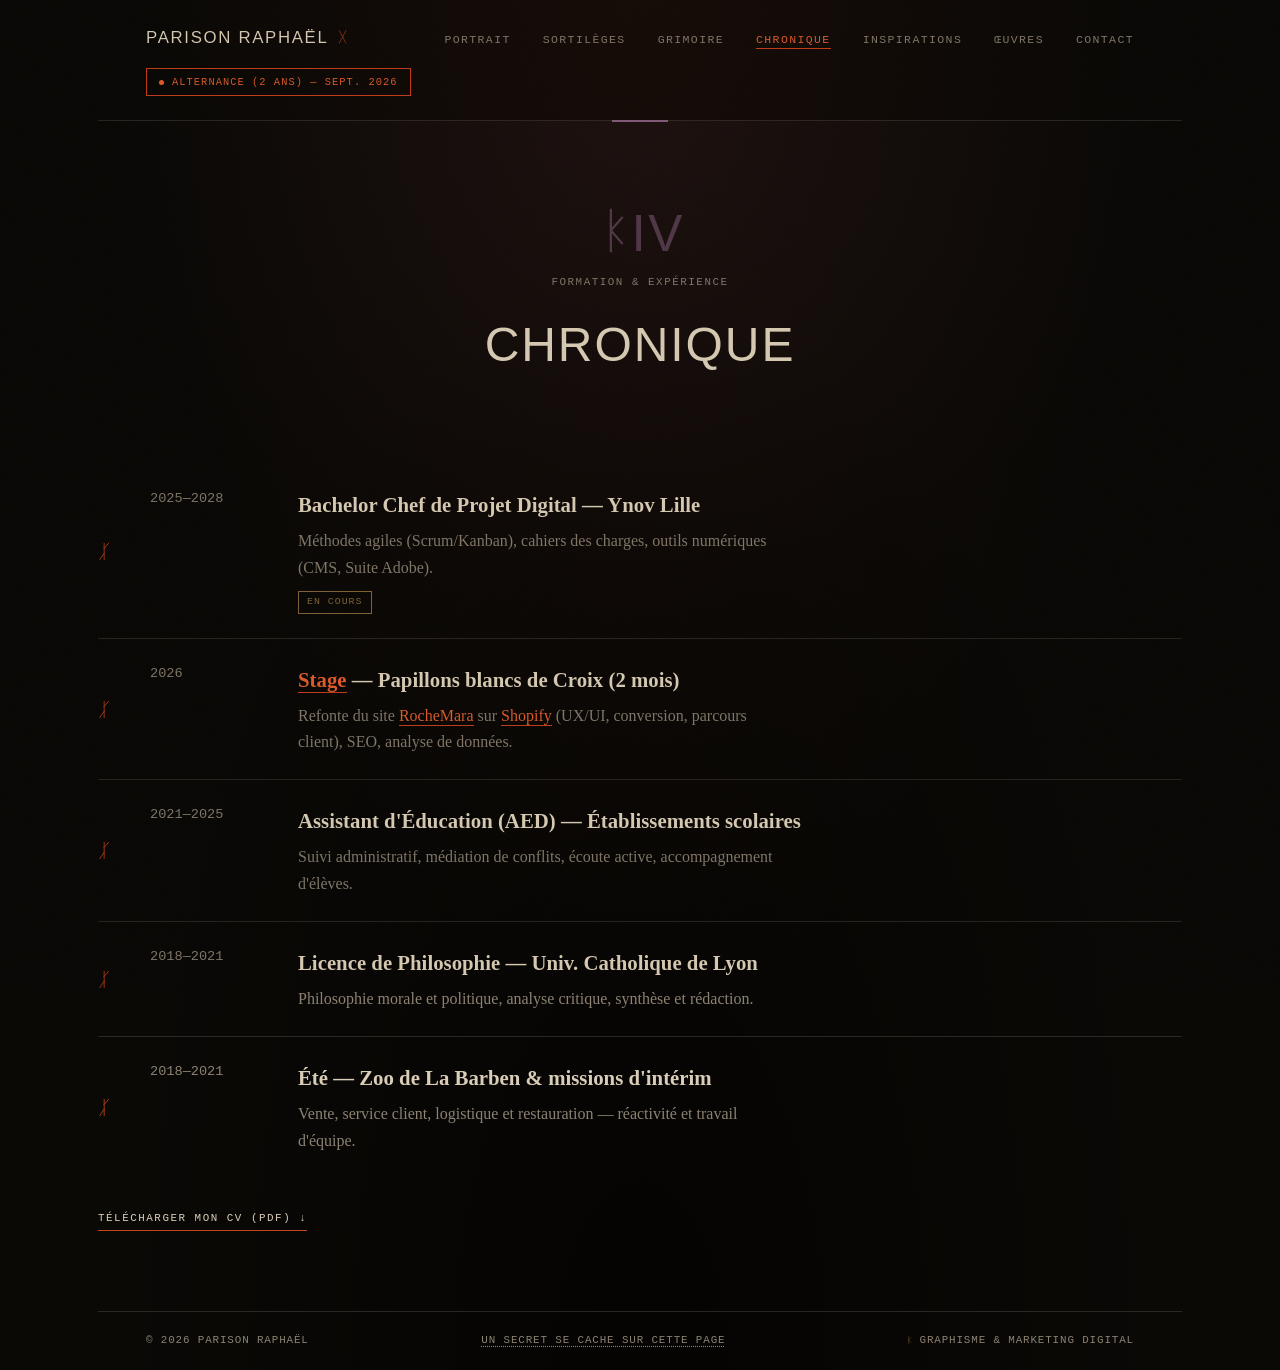
==== chronique.html @ d4fc41d6 "Portfolio dark-fantasy - site multi-pages" ====
<!DOCTYPE html>
<html lang="fr">
<head>
<meta charset="UTF-8">
<meta name="viewport" content="width=device-width, initial-scale=1.0">
<title>Chronique — Parison Raphaël</title>
<link rel="stylesheet" href="style.css">
</head>
<body>

<svg width="0" height="0" style="position:absolute" aria-hidden="true">
  <filter id="grainFilter">
    <feTurbulence type="fractalNoise" baseFrequency="0.85" numOctaves="2" stitchTiles="stitch" result="noise"/>
    <feColorMatrix in="noise" type="matrix" values="0 0 0 0 0  0 0 0 0 0  0 0 0 0 0  0 0 0 0.5 0"/>
  </filter>
  <defs>
    <path id="rune-a" d="M0,-13 L0,13 M0,-5 L7,-13 M0,3 L-7,13"/>
    <path id="rune-b" d="M-7,-13 L7,13 M7,-13 L-7,13"/>
    <path id="rune-c" d="M0,-13 L0,13 M0,0 L7,-8 M0,0 L7,8"/>
  </defs>
</svg>
<div class="grain"></div>

<div class="page">
  <header class="nav">
    <a href="index.html" class="nav__mark">Parison Raphaël<svg class="rune-mark nav__rune" viewBox="-10 -18 20 36"><use href="#rune-b"/></svg></a>
    <ul class="nav__links">
      <li><a href="portrait.html">Portrait</a></li>
      <li><a href="sortileges.html">Sortilèges</a></li>
      <li><a href="grimoire.html">Grimoire</a></li>
      <li><a href="chronique.html" class="is-active">Chronique</a></li>
      <li><a href="inspirations.html">Inspirations</a></li>
      <li><a href="favorites.html">Œuvres</a></li>
      <li><a href="contact.html">Contact</a></li>
    </ul>
    <span class="tag"><span class="tag__dot"></span>Alternance (2 ans) — sept. 2026</span>
  </header>

  <section class="chronique accent-violet" id="chronique">
    <div class="section-head reveal" style="padding-top:0;">
      <span class="section-num"><svg class="rune-mark" viewBox="-10 -18 20 36"><use href="#rune-c"/></svg>IV</span>
      <span class="mono">Formation &amp; expérience</span>
      <h2 class="display">Chronique</h2>
    </div>
    <ul class="chronique-list">
      <li class="chronique-item reveal">
        <span class="chronique__dagger"><svg class="rune-mark" viewBox="-10 -18 20 36"><use href="#rune-a"/></svg></span>
        <span class="chronique__dates">2025—2028</span>
        <div>
          <h3 class="chronique__title">Bachelor Chef de Projet Digital — Ynov Lille</h3>
          <p class="chronique__desc">Méthodes agiles (Scrum/Kanban), cahiers des charges, outils numériques (CMS, Suite Adobe).</p>
          <span class="chronique__tag">En cours</span>
        </div>
      </li>
      <li class="chronique-item reveal">
        <span class="chronique__dagger"><svg class="rune-mark" viewBox="-10 -18 20 36"><use href="#rune-a"/></svg></span>
        <span class="chronique__dates">2026</span>
        <div>
          <h3 class="chronique__title"><span class="hl">Stage</span> — Papillons blancs de Croix (2 mois)</h3>
          <p class="chronique__desc">Refonte du site <span class="hl">RocheMara</span> sur <span class="hl">Shopify</span> (UX/UI, conversion, parcours client), SEO, analyse de données.</p>
        </div>
      </li>
      <li class="chronique-item reveal">
        <span class="chronique__dagger"><svg class="rune-mark" viewBox="-10 -18 20 36"><use href="#rune-a"/></svg></span>
        <span class="chronique__dates">2021—2025</span>
        <div>
          <h3 class="chronique__title">Assistant d'Éducation (AED) — Établissements scolaires</h3>
          <p class="chronique__desc">Suivi administratif, médiation de conflits, écoute active, accompagnement d'élèves.</p>
        </div>
      </li>
      <li class="chronique-item reveal">
        <span class="chronique__dagger"><svg class="rune-mark" viewBox="-10 -18 20 36"><use href="#rune-a"/></svg></span>
        <span class="chronique__dates">2018—2021</span>
        <div>
          <h3 class="chronique__title">Licence de Philosophie — Univ. Catholique de Lyon</h3>
          <p class="chronique__desc">Philosophie morale et politique, analyse critique, synthèse et rédaction.</p>
        </div>
      </li>
      <li class="chronique-item reveal">
        <span class="chronique__dagger"><svg class="rune-mark" viewBox="-10 -18 20 36"><use href="#rune-a"/></svg></span>
        <span class="chronique__dates">2018—2021</span>
        <div>
          <h3 class="chronique__title">Été — Zoo de La Barben &amp; missions d'intérim</h3>
          <p class="chronique__desc">Vente, service client, logistique et restauration — réactivité et travail d'équipe.</p>
        </div>
      </li>
    </ul>
    <a class="cv-link mono reveal" href="cv.pdf" target="_blank" rel="noopener">Télécharger mon CV (PDF) ↓</a>
  </section>

  <footer>
    <span>© 2026 Parison Raphaël</span>
    <span class="footer__hint" title="Indice : ça glisse, ça n'a pas de pattes.">Un secret se cache sur cette page</span>
    <span><svg class="rune-mark footer__rune" viewBox="-10 -18 20 36" aria-hidden="true"><use href="#rune-c"/></svg>Graphisme &amp; marketing digital</span>
  </footer>
</div>

<div class="snake-overlay" id="snakeOverlay" hidden>
  <div class="snake-modal">
    <div class="snake-modal__head">
      <span class="mono">Rituel — Le Serpent</span>
      <button class="snake-close" id="snakeClose" aria-label="Fermer">✕</button>
    </div>
    <canvas id="snakeCanvas" width="300" height="300"></canvas>
    <p class="mono" id="snakeScore">Score : 0</p>
    <p class="mono snake-hint">Flèches pour jouer · Échap pour fermer · Entrée pour rejouer</p>
  </div>
</div>

<script src="script.js"></script>
</body>
</html>
---- style.css ----
:root {
    --void: #0B0906;
    --panel: #17130E;
    --panel-2: #1E1810;
    --bone: #D9CDB8;
    --bone-dim: #8C8272;
    --ember: #C4441E;
    --ember-bright: #E0632F;
    --verdigris: #5C6B62;
    --gold: #8A6D3B;
    --violet: #6B4A63;
    --violet-bright: #8C6485;
    --line: rgba(217, 205, 184, 0.16);
    --ember-wash: rgba(196, 68, 30, 0.08);
    --verdigris-wash: rgba(92, 107, 98, 0.1);
    --gold-wash: rgba(138, 109, 59, 0.09);
    --violet-wash: rgba(107, 74, 99, 0.1);
  }

  * { box-sizing: border-box; }

  * {
    cursor: url("data:image/svg+xml,%3Csvg xmlns='http://www.w3.org/2000/svg' width='34' height='34' viewBox='0 0 34 34'%3E%3Cpath d='M2 17 C8 6 26 6 32 17 C26 28 8 28 2 17 Z' fill='%23D9CDB8' stroke='%230B0906' stroke-width='1.4'/%3E%3Ccircle cx='17' cy='17' r='5' fill='%230B0906'/%3E%3Ccircle cx='17' cy='17' r='2' fill='%23C4441E'/%3E%3C/svg%3E") 17 17, auto;
  }

  html, body {
    background: var(--void);
  }

  body {
    margin: 0;
    color: var(--bone);
    font-family: Georgia, "Times New Roman", "Liberation Serif", serif;
    line-height: 1.65;
    position: relative;
    background:
      radial-gradient(ellipse at 50% -10%, rgba(196, 68, 30, 0.08), transparent 55%),
      radial-gradient(ellipse at 50% 100%, rgba(0, 0, 0, 0.6), transparent 60%),
      var(--void);
  }

  .grain {
    position: fixed;
    inset: 0;
    z-index: 999;
    pointer-events: none;
    background: #000;
    filter: url(#grainFilter);
    opacity: 0.4;
    mix-blend-mode: overlay;
  }

  .display {
    font-family: "Haettenschweiler", Impact, "Arial Narrow", Arial, sans-serif;
    font-weight: 400;
    text-transform: uppercase;
    letter-spacing: 0.04em;
  }

  .mono {
    font-family: ui-monospace, "SF Mono", "Cascadia Code", Consolas, "Roboto Mono", monospace;
    text-transform: uppercase;
    letter-spacing: 0.14em;
    font-size: 0.68rem;
    color: var(--bone-dim);
  }

  a { color: inherit; }
  a:focus-visible, button:focus-visible {
    outline: 1px solid var(--ember);
    outline-offset: 3px;
  }

  .page {
    max-width: 1180px;
    margin: 0 auto;
    padding: 0 clamp(1.25rem, 4vw, 3rem);
    position: relative;
  }

  /* ---------- NAV ---------- */
  .nav {
    display: flex;
    align-items: center;
    justify-content: space-between;
    gap: 1rem;
    padding: 1.5rem clamp(1.25rem, 4vw, 3rem);
    border-bottom: 1px solid var(--line);
    flex-wrap: wrap;
  }
  .nav__mark {
    font-family: "Haettenschweiler", Impact, "Arial Narrow", Arial, sans-serif;
    font-size: 1.05rem;
    text-transform: uppercase;
    letter-spacing: 0.1em;
    color: var(--bone);
    text-decoration: none;
  }
  .nav__links {
    display: flex;
    gap: clamp(1rem, 3vw, 2rem);
    list-style: none;
    margin: 0;
    padding: 0;
  }
  .nav__links a {
    text-decoration: none;
    font-family: ui-monospace, "SF Mono", Consolas, monospace;
    font-size: 0.72rem;
    text-transform: uppercase;
    letter-spacing: 0.12em;
    color: var(--bone-dim);
    border-bottom: 1px solid transparent;
    padding-bottom: 2px;
    transition: color 0.25s ease, border-color 0.25s ease;
  }
  .nav__links a:hover { color: var(--ember-bright); border-color: var(--ember); }
  .nav__links a.is-active { color: var(--ember-bright); border-color: var(--ember); }

  .tag {
    display: inline-flex;
    align-items: center;
    gap: 0.5rem;
    border: 1px solid var(--ember);
    color: var(--ember-bright);
    padding: 0.3rem 0.75rem;
    font-family: ui-monospace, "SF Mono", Consolas, monospace;
    font-size: 0.65rem;
    text-transform: uppercase;
    letter-spacing: 0.1em;
  }
  .tag__dot {
    width: 5px; height: 5px; border-radius: 50%;
    background: currentColor;
    animation: pulse 2.2s ease-in-out infinite;
  }
  @media (prefers-reduced-motion: reduce) { .tag__dot, .eye__pupil, .availability-banner__dot { animation: none !important; } }
  @keyframes pulse { 0%, 100% { opacity: 1; } 50% { opacity: 0.3; } }

  /* ---------- HERO ---------- */
  .hero {
    position: relative;
    padding: clamp(3rem, 9vw, 6.5rem) 0 clamp(3rem, 8vw, 6rem);
    border-bottom: 1px solid var(--line);
    overflow: hidden;
  }
  .hero__grid {
    display: grid;
    grid-template-columns: 1fr;
    gap: 2.5rem;
    align-items: center;
    position: relative;
    z-index: 1;
  }
  @media (min-width: 900px) {
    .hero__grid { grid-template-columns: 1.3fr 0.9fr; gap: 3rem; }
  }
  .hero__content { position: relative; text-align: center; }
  .hero__eye {
    position: absolute;
    top: 50%;
    left: 50%;
    width: min(120%, 620px);
    height: min(120%, 620px);
    transform: translate(-50%, -50%);
    color: var(--bone);
    opacity: 0.14;
    pointer-events: none;
    z-index: -1;
  }
  .eye__pupil {
    animation: breathe 6s ease-in-out infinite;
    transform-origin: 250px 250px;
  }
  @keyframes breathe { 0%, 100% { opacity: 0.85; } 50% { opacity: 0.35; } }

  .hero__eyebrow {
    color: var(--bone-dim);
    margin: 0 0 1.5rem;
  }
  .hero__name {
    font-size: clamp(2.4rem, 8vw, 5.5rem);
    line-height: 1.1;
    margin: 0;
    text-wrap: balance;
    color: var(--bone);
  }
  .hero__name .accent { color: var(--ember); }
  .hero__role {
    margin: 1.75rem auto 1.25rem;
    color: var(--bone-dim);
    font-family: ui-monospace, "SF Mono", Consolas, monospace;
    font-size: 0.8rem;
    text-transform: uppercase;
    letter-spacing: 0.14em;
  }
  .hero__thesis {
    max-width: 42ch;
    margin: 0 auto 2rem;
    font-size: 1.1rem;
    color: var(--bone);
  }
  .hero__cta {
    display: flex;
    justify-content: center;
    flex-wrap: wrap;
    gap: 1rem;
  }
  .btn {
    display: inline-flex;
    align-items: center;
    padding: 0.85rem 1.75rem;
    font-family: ui-monospace, "SF Mono", Consolas, monospace;
    font-size: 0.7rem;
    text-transform: uppercase;
    letter-spacing: 0.12em;
    text-decoration: none;
    border: 1px solid var(--bone-dim);
    color: var(--bone);
    transition: border-color 0.25s ease, color 0.25s ease, background-color 0.25s ease;
  }
  .btn--solid { background: var(--ember); border-color: var(--ember); color: var(--void); }
  .btn--solid:hover { background: var(--ember-bright); border-color: var(--ember-bright); }
  .btn--outline:hover { border-color: var(--ember); color: var(--ember-bright); }

  .hero__photo { display: flex; justify-content: center; position: relative; z-index: 1; }
  .hero__photo-frame {
    position: relative;
    width: min(100%, 280px);
    aspect-ratio: 2 / 3;
    border: 2px solid var(--gold);
    overflow: hidden;
    background: var(--panel);
  }
  .hero__photo-frame::before {
    content: "";
    position: absolute;
    inset: -9px;
    border: 1px solid var(--verdigris);
    z-index: -1;
  }
  .hero__photo-frame img {
    width: 100%;
    height: 100%;
    object-fit: cover;
    display: block;
    filter: grayscale(0.35) sepia(0.2) contrast(1.1) brightness(0.85);
  }
  .hero__photo-corner {
    position: absolute;
    width: 22px;
    height: 22px;
    color: var(--gold);
    opacity: 0.85;
    z-index: 2;
  }
  .hero__photo-corner--tl { top: 6px; left: 6px; }
  .hero__photo-corner--tr { top: 6px; right: 6px; transform: scaleX(-1); }
  .hero__photo-corner--bl { bottom: 6px; left: 6px; transform: scaleY(-1); }
  .hero__photo-corner--br { bottom: 6px; right: 6px; transform: scale(-1, -1); }

  /* ---------- SECTION HEAD ---------- */
  .section-head {
    padding: clamp(3rem, 7vw, 5rem) 0 2rem;
    text-align: center;
  }
  .section-head h2 {
    font-size: clamp(2rem, 5vw, 3rem);
    margin: 0.75rem 0 0.5rem;
    text-wrap: balance;
    color: var(--bone);
  }

  /* ---------- SECTION IDENTITY (accent per chapter) ---------- */
  .accent-ember     { --accent: var(--ember-bright); --accent-wash: var(--ember-wash); }
  .accent-verdigris { --accent: var(--verdigris);    --accent-wash: var(--verdigris-wash); }
  .accent-gold      { --accent: var(--gold);         --accent-wash: var(--gold-wash); }
  .accent-violet    { --accent: var(--violet-bright); --accent-wash: var(--violet-wash); }

  [class*="accent-"] {
    position: relative;
    background-image: radial-gradient(ellipse 70% 55% at 50% 0%, var(--accent-wash), transparent 72%);
  }
  [class*="accent-"]::before {
    content: "";
    position: absolute;
    top: -1px;
    left: 50%;
    transform: translateX(-50%);
    width: 56px;
    height: 2px;
    background: var(--accent);
  }
  .section-num {
    display: block;
    font-family: "Haettenschweiler", Impact, "Arial Narrow", Arial, sans-serif;
    font-size: clamp(2.2rem, 5vw, 3.2rem);
    text-transform: uppercase;
    letter-spacing: 0.05em;
    color: var(--accent);
    opacity: 0.55;
    line-height: 1;
    margin-bottom: 0.4rem;
  }

  /* ---------- PLATE (project) ---------- */
  .plate {
    position: relative;
    background: var(--panel-2);
    border: 1px solid var(--line);
    padding: clamp(1.75rem, 3vw, 2.5rem);
    display: flex;
    flex-direction: column;
    justify-content: space-between;
    min-height: 280px;
    text-decoration: none;
    color: inherit;
    transition: transform 0.3s ease, box-shadow 0.3s ease, border-color 0.3s ease;
    margin-bottom: clamp(1.75rem, 4vw, 2.5rem);
  }
  @media (hover: hover) {
    .plate:hover {
      transform: translateY(-3px);
      box-shadow: 0 1.5rem 3rem rgba(0, 0, 0, 0.55);
      border-color: var(--ember);
    }
  }
  .plate__corner {
    position: absolute;
    width: 26px;
    height: 26px;
    color: var(--gold);
    opacity: 0.7;
  }
  .plate__corner--tl { top: 8px; left: 8px; }
  .plate__corner--tr { top: 8px; right: 8px; transform: scaleX(-1); }
  .plate__corner--bl { bottom: 8px; left: 8px; transform: scaleY(-1); }
  .plate__corner--br { bottom: 8px; right: 8px; transform: scale(-1, -1); }
  .plate__top { display: flex; justify-content: space-between; align-items: flex-start; gap: 1rem; }
  .plate__top-left { display: flex; align-items: center; gap: 1rem; flex-wrap: wrap; }
  .plate__tech {
    display: inline-flex;
    align-items: center;
    justify-content: center;
    width: 2.85rem;
    height: 2.85rem;
    flex-shrink: 0;
  }
  .plate__tech img {
    width: 100%;
    height: 100%;
    object-fit: contain;
  }
  .plate__number {
    font-family: "Haettenschweiler", Impact, "Arial Narrow", Arial, sans-serif;
    font-size: 1.3rem;
    color: var(--ember-bright);
  }
  .plate__title {
    font-size: clamp(1.8rem, 4vw, 2.6rem);
    margin: 1rem 0 0.5rem;
    color: var(--bone);
    text-wrap: balance;
  }
  .plate__desc { margin: 0; color: var(--bone-dim); font-size: 1.02rem; max-width: 55ch; }
  .plate__link {
    display: inline-block;
    margin-top: 0.85rem;
    color: var(--ember-bright);
    transition: color 0.2s ease;
  }
  .plate:hover .plate__link { color: var(--gold); }

  /* ---------- CASE STUDY ---------- */
  .case-study { padding-bottom: clamp(3rem, 7vw, 5rem); }
  .case-study__frame {
    border: 1px solid var(--line);
    aspect-ratio: 1400 / 738;
    overflow: hidden;
    margin-bottom: 2rem;
    background: var(--panel-2);
  }
  .case-study__frame img {
    width: 100%;
    height: 100%;
    object-fit: contain;
    display: block;
    filter: grayscale(0.25) sepia(0.15) contrast(1.05) brightness(0.9);
    transition: filter 0.35s ease;
  }
  .case-study__frame:hover img { filter: none; }
  .case-study__grid {
    display: grid;
    grid-template-columns: 1fr;
    gap: 2rem;
  }
  @media (min-width: 780px) {
    .case-study__grid { grid-template-columns: repeat(4, 1fr); gap: 1.5rem 2rem; }
  }
  .case-study__item h3 { font-size: 1.1rem; margin: 0.5rem 0; color: var(--bone); }
  .case-study__item p { margin: 0; color: var(--bone-dim); }

  /* ---------- GRIMOIRE (skills) ---------- */
  .grimoire-grid {
    display: grid;
    grid-template-columns: 1fr;
    gap: 2.25rem;
    padding-bottom: clamp(3rem, 7vw, 5rem);
  }
  @media (min-width: 780px) {
    .grimoire-grid { grid-template-columns: repeat(4, 1fr); gap: 2rem 2.25rem; }
  }
  .glyph-head {
    display: flex;
    align-items: center;
    gap: 0.6rem;
    margin: 0 0 1.1rem;
  }
  .glyph-head svg { width: 20px; height: 20px; flex-shrink: 0; }
  .seal-row { display: flex; flex-wrap: wrap; gap: 0.6rem; }
  .seal {
    display: inline-flex;
    align-items: center;
    justify-content: center;
    width: 3.3rem;
    height: 3.3rem;
    border-radius: 50%;
    border: 1px solid var(--verdigris);
    background: var(--void);
    color: var(--bone);
    font-family: ui-monospace, "SF Mono", Consolas, monospace;
    font-size: 0.65rem;
    letter-spacing: -0.02em;
  }
  .seal svg { width: 55%; height: 55%; }
  .seal img {
    width: 62%;
    height: 62%;
    object-fit: contain;
    border-radius: 2px;
  }
  .seal--ember { border-color: var(--ember); color: var(--ember-bright); }
  .seal--gold { border-color: var(--gold); color: var(--gold); }
  .seal--violet { border-color: var(--violet); color: var(--violet-bright); }

  /* ---------- CHRONIQUE (timeline) ---------- */
  .chronique { padding: clamp(3rem, 7vw, 5rem) 0; }
  .chronique-list { list-style: none; margin: 2.5rem 0 0; padding: 0; }
  .chronique-item {
    display: grid;
    grid-template-columns: 2rem 8rem 1fr;
    gap: 1.25rem;
    padding: 1.5rem 0;
    border-top: 1px solid var(--line);
  }
  .chronique-item:first-child { border-top: none; }
  .chronique__dagger { color: var(--ember); display: inline-flex; align-items: center; font-size: 1.1rem; }
  .chronique__dagger .rune-mark { width: 0.7em; height: 1.3em; }
  .chronique__dates { color: var(--bone-dim); font-family: ui-monospace, "SF Mono", Consolas, monospace; font-size: 0.85rem; }
  .chronique__title { margin: 0 0 0.35rem; font-size: clamp(1.05rem, 2vw, 1.3rem); color: var(--bone); }
  .chronique__desc { margin: 0; color: var(--bone-dim); max-width: 62ch; }
  .chronique__tag {
    display: inline-block;
    margin-top: 0.6rem;
    padding: 0.15rem 0.5rem;
    border: 1px solid var(--gold);
    color: var(--gold);
    font-family: ui-monospace, "SF Mono", Consolas, monospace;
    font-size: 0.62rem;
    text-transform: uppercase;
    letter-spacing: 0.1em;
  }
  .cv-link {
    display: inline-block;
    margin-top: 2rem;
    padding-bottom: 2px;
    color: var(--bone);
    text-decoration: none;
    border-bottom: 1px solid var(--ember);
    transition: color 0.2s ease;
  }
  .cv-link:hover { color: var(--ember-bright); }

  /* ---------- INSPIRATIONS ---------- */
  .inspirations { padding: clamp(3rem, 7vw, 5rem) 0; }
  .inspirations-grid {
    display: flex;
    flex-wrap: wrap;
    justify-content: center;
    gap: 2rem 2.5rem;
    margin-top: 2.5rem;
  }
  .inspiration-item {
    flex: 1 1 180px;
    max-width: 210px;
    border-top: 1px solid var(--line);
    padding-top: 1.25rem;
    text-align: center;
  }
  .inspiration-item__era { color: var(--bone-dim); margin-bottom: 0.5rem; }
  .inspiration-item__name {
    font-size: 1.25rem;
    margin: 0 0 0.5rem;
    color: var(--bone);
    letter-spacing: 0.02em;
  }
  .inspiration-item__note { margin: 0; color: var(--bone-dim); font-size: 0.92rem; }

  /* ---------- ŒUVRES FAVORITES ---------- */
  .favorites { padding: clamp(3rem, 7vw, 5rem) 0; }
  .favorites-grid {
    display: flex;
    flex-wrap: wrap;
    justify-content: center;
    gap: 1.75rem;
    margin-top: 2.5rem;
  }
  .favorite-item {
    flex: 1 1 260px;
    max-width: 300px;
    border: 1px solid var(--line);
    padding: 1.5rem;
    background: var(--panel);
    transition: border-color 0.3s ease, transform 0.3s ease;
  }
  @media (hover: hover) {
    .favorite-item:hover { border-color: var(--gold); transform: translateY(-3px); }
  }
  .favorite-item__cover {
    aspect-ratio: 2 / 3;
    margin: -1.5rem -1.5rem 1.25rem;
    border-bottom: 1px solid var(--line);
    overflow: hidden;
    background: var(--void);
  }
  .favorite-item__cover img {
    width: 100%;
    height: 100%;
    object-fit: cover;
    display: block;
    filter: grayscale(0.3) sepia(0.15) contrast(1.08) brightness(0.9);
    transition: filter 0.3s ease;
  }
  .favorite-item:hover .favorite-item__cover img { filter: none; }
  .favorite-item__author { color: var(--ember-bright); margin-bottom: 0.6rem; }
  .favorite-item__title {
    font-size: 1.3rem;
    margin: 0 0 0.6rem;
    color: var(--bone);
  }
  .favorite-item__note { margin: 0; color: var(--bone-dim); font-size: 0.92rem; }

  /* ---------- PORTRAIT (about) ---------- */
  .portrait {
    padding: clamp(3rem, 7vw, 5rem) 0;
    display: grid;
    grid-template-columns: 1fr;
    gap: 2rem;
  }
  @media (min-width: 780px) {
    .portrait { grid-template-columns: 0.9fr 1.4fr; }
  }
  .availability-banner {
    grid-column: 1 / -1;
    display: flex;
    align-items: center;
    justify-content: center;
    gap: 0.85rem;
    flex-wrap: wrap;
    text-align: center;
    border: 1px solid var(--ember);
    background: var(--ember-wash);
    padding: 1.1rem 1.5rem;
  }
  .availability-banner__dot {
    width: 8px; height: 8px; border-radius: 50%;
    background: var(--ember-bright);
    animation: pulse 2.2s ease-in-out infinite;
    flex-shrink: 0;
  }
  .availability-banner__text {
    margin: 0;
    font-size: 0.82rem;
    color: var(--bone);
  }
  .portrait blockquote {
    margin: 0;
    font-size: clamp(1.4rem, 3vw, 2rem);
    line-height: 1.3;
    text-wrap: balance;
    font-style: italic;
  }
  .portrait blockquote::before { content: "\201C"; color: var(--ember); }
  .portrait blockquote::after { content: "\201D"; color: var(--ember); }
  .portrait p { color: var(--bone-dim); max-width: 62ch; }
  .portrait p:first-of-type::first-letter {
    font-family: "Haettenschweiler", Impact, "Arial Narrow", Arial, sans-serif;
    font-size: 3.4rem;
    color: var(--ember);
    float: left;
    line-height: 0.75;
    padding: 0.1rem 0.4rem 0 0;
  }
  .portrait__label {
    display: block;
    color: var(--bone-dim);
    margin: 1.5rem 0 0.75rem;
  }
  .portrait__tags {
    display: flex;
    flex-wrap: wrap;
    gap: 0.5rem;
    margin: 1.25rem 0 0;
    padding: 0;
    list-style: none;
  }
  .portrait__tags--skills { margin-top: 0; }
  .portrait__tags li {
    border: 1px solid var(--line);
    padding: 0.3rem 0.65rem;
    font-family: ui-monospace, "SF Mono", Consolas, monospace;
    font-size: 0.68rem;
    text-transform: uppercase;
    letter-spacing: 0.08em;
    color: var(--bone-dim);
  }

  /* ---------- CONTACT ---------- */
  .contact {
    padding: clamp(3.5rem, 8vw, 6rem) 0;
    text-align: center;
  }
  .contact__sigil {
    position: relative;
    display: inline-block;
    padding: 2rem 1rem;
  }
  .contact__sigil svg {
    position: absolute;
    inset: 0;
    width: 100%;
    height: 100%;
    color: var(--gold);
    opacity: 0.35;
  }
  .contact__email {
    position: relative;
    display: inline-block;
    font-family: "Haettenschweiler", Impact, "Arial Narrow", Arial, sans-serif;
    font-size: clamp(1.6rem, 5vw, 3rem);
    text-decoration: none;
    color: var(--bone);
    border-bottom: 1px solid var(--ember);
    transition: color 0.2s ease, border-color 0.2s ease;
  }
  .contact__email:hover { color: var(--ember-bright); border-color: var(--ember-bright); }
  .contact__meta {
    margin-top: 2rem;
    color: var(--bone-dim);
    font-size: 0.9rem;
    max-width: 40ch;
    margin-left: auto;
    margin-right: auto;
  }
  .contact__socials {
    display: flex;
    justify-content: center;
    gap: 1.5rem;
    list-style: none;
    padding: 0;
    margin: 1.5rem 0 0;
  }
  .contact__socials a {
    text-decoration: none;
    font-family: ui-monospace, "SF Mono", Consolas, monospace;
    font-size: 0.78rem;
    text-transform: uppercase;
    letter-spacing: 0.1em;
    color: var(--bone-dim);
    border-bottom: 1px solid var(--line);
    padding-bottom: 2px;
  }
  .contact__socials a:hover { color: var(--ember-bright); border-color: var(--ember); }

  footer {
    border-top: 1px solid var(--line);
    padding: 1.25rem clamp(1.25rem, 4vw, 3rem);
    display: flex;
    justify-content: space-between;
    color: var(--bone-dim);
    font-family: ui-monospace, "SF Mono", Consolas, monospace;
    font-size: 0.68rem;
    text-transform: uppercase;
    letter-spacing: 0.08em;
    flex-wrap: wrap;
    gap: 0.5rem;
  }
  .footer__hint { text-decoration: underline dotted; text-underline-offset: 3px; cursor: help; }

  /* ---------- REVEAL ---------- */
  .reveal { opacity: 0; transform: translateY(16px); transition: opacity 0.7s ease, transform 0.7s ease; }
  .reveal.is-visible { opacity: 1; transform: translateY(0); }
  @media (prefers-reduced-motion: reduce) { .reveal { opacity: 1; transform: none; transition: none; } }

  /* ---------- SNAKE (Chasse au Serpent) ---------- */
  .snake-overlay {
    position: fixed; inset: 0; background: rgba(5, 4, 3, 0.85);
    display: flex; align-items: center; justify-content: center;
    z-index: 1000; padding: 1.5rem;
  }
  .snake-overlay[hidden] { display: none; }
  .snake-modal {
    background: var(--panel-2); color: var(--bone);
    border: 1px solid var(--gold);
    padding: 1.25rem;
    box-shadow: 0 20px 60px rgba(0, 0, 0, 0.7);
    display: flex; flex-direction: column; gap: 0.65rem; align-items: center;
  }
  .snake-modal__head { display: flex; justify-content: space-between; align-items: center; width: 100%; color: var(--bone-dim); }
  .snake-close {
    background: none; border: 1px solid var(--bone-dim); color: inherit;
    width: 1.8rem; height: 1.8rem; border-radius: 50%; cursor: pointer; font-size: 0.85rem; line-height: 1;
  }
  #snakeCanvas { display: block; }
  #snakeScore { margin: 0; }
  .snake-hint { margin: 0; color: var(--bone-dim); font-size: 0.62rem; }

  /* ---------- SEAL INTRO (ouverture du sceau — accueil uniquement) ---------- */
  .seal-intro {
    position: fixed;
    inset: 0;
    z-index: 2000;
    background: var(--void);
    display: flex;
    align-items: center;
    justify-content: center;
    flex-direction: column;
    gap: 1.5rem;
    opacity: 1;
    transform: scale(1);
    transition: opacity 0.9s ease 0.1s, transform 0.9s ease 0.1s;
  }
  .seal-intro::after {
    content: "";
    position: absolute;
    inset: 0;
    background: radial-gradient(circle, var(--ember-bright), transparent 68%);
    opacity: 0;
    pointer-events: none;
  }
  .seal-intro--closing {
    opacity: 0;
    transform: scale(1.16);
    pointer-events: none;
  }
  .seal-intro--closing::after { animation: sealWash 0.7s ease forwards; }
  @media (prefers-reduced-motion: reduce) {
    .seal-intro { display: none !important; }
  }
  .seal-intro__sigil { width: min(64vw, 340px); height: min(64vw, 340px); overflow: visible; }
  .seal-ring--outer {
    stroke-dasharray: 943; stroke-dashoffset: 943;
    animation: sealDraw 1.7s 0.1s cubic-bezier(.4,0,.2,1) forwards;
  }
  .seal-ring--inner {
    stroke-dasharray: 767; stroke-dashoffset: 767;
    animation: sealDraw 1.5s 0.4s cubic-bezier(.4,0,.2,1) forwards;
  }
  .seal-glyph {
    stroke-dasharray: 650; stroke-dashoffset: 650;
    animation: sealDraw 1.9s 0.65s cubic-bezier(.4,0,.2,1) forwards;
  }
  @keyframes sealDraw { to { stroke-dashoffset: 0; } }
  .seal-rune-ring use {
    stroke-dasharray: 50; stroke-dashoffset: 50;
    opacity: 0.85;
    animation: sealDraw 0.5s ease forwards;
    animation-delay: calc(var(--i) * 0.09s + 1.3s);
  }
  .seal-dot {
    opacity: 0;
    transform-origin: 200px 200px;
    animation: sealDotIn 0.6s 1.95s ease forwards, sealDotPulse 1.8s 2.55s ease-in-out infinite;
  }
  @keyframes sealDotIn {
    0% { opacity: 0; transform: scale(0.2); }
    60% { opacity: 1; transform: scale(1.4); }
    100% { opacity: 1; transform: scale(1); }
  }
  @keyframes sealDotPulse {
    0%, 100% { filter: drop-shadow(0 0 3px var(--ember-bright)); }
    50% { filter: drop-shadow(0 0 12px var(--ember-bright)); }
  }
  .seal-crack { opacity: 0; }
  .seal-intro--closing .seal-crack {
    animation: sealCrack 0.55s ease forwards;
  }
  @keyframes sealCrack {
    0% { opacity: 0; }
    35% { opacity: 1; }
    100% { opacity: 0; }
  }
  @keyframes sealWash {
    0% { opacity: 0; }
    35% { opacity: 0.4; }
    100% { opacity: 0; }
  }
  .seal-intro__caption {
    opacity: 0;
    animation: sealCaption 2.8s ease forwards;
  }
  @keyframes sealCaption {
    0% { opacity: 0; }
    18% { opacity: 1; }
    82% { opacity: 1; }
    100% { opacity: 0; }
  }
  .seal-intro__skip {
    position: absolute;
    bottom: clamp(1.25rem, 4vw, 2.5rem);
    right: clamp(1.25rem, 4vw, 2.5rem);
    background: none;
    border: 1px solid var(--bone-dim);
    color: var(--bone-dim);
    font-family: ui-monospace, "SF Mono", Consolas, monospace;
    font-size: 0.65rem;
    text-transform: uppercase;
    letter-spacing: 0.1em;
    padding: 0.55rem 1rem;
    cursor: pointer;
    transition: color 0.2s ease, border-color 0.2s ease;
  }
  .seal-intro__skip:hover { color: var(--ember-bright); border-color: var(--ember); }

  /* ---------- RUNE MARKS (motif réutilisé sur tout le site) ---------- */
  .rune-mark {
    display: inline-block;
    width: 0.62em;
    height: 1.15em;
    vertical-align: -0.18em;
    flex-shrink: 0;
    overflow: visible;
  }
  .rune-mark use {
    fill: none;
    stroke: currentColor;
    stroke-width: 1.4;
    stroke-linecap: square;
    stroke-linejoin: miter;
  }
  .nav__rune { color: var(--ember); margin-left: 0.6rem; width: 0.55em; height: 1.05em; }
  .section-num .rune-mark { color: var(--accent); margin-right: 0.3rem; }
  .footer__rune { color: var(--gold); margin: 0 0.5rem; width: 0.5em; height: 0.95em; }
  .contact__rune { color: var(--gold); width: 0.7em; height: 1.3em; margin: 0 0.75rem; opacity: 0.8; }

  /* ---------- HIGHLIGHT (termes clés à repérer au premier coup d'oeil) ---------- */
  .hl {
    color: var(--ember-bright);
    border-bottom: 1px solid var(--ember);
    padding-bottom: 1px;
  }
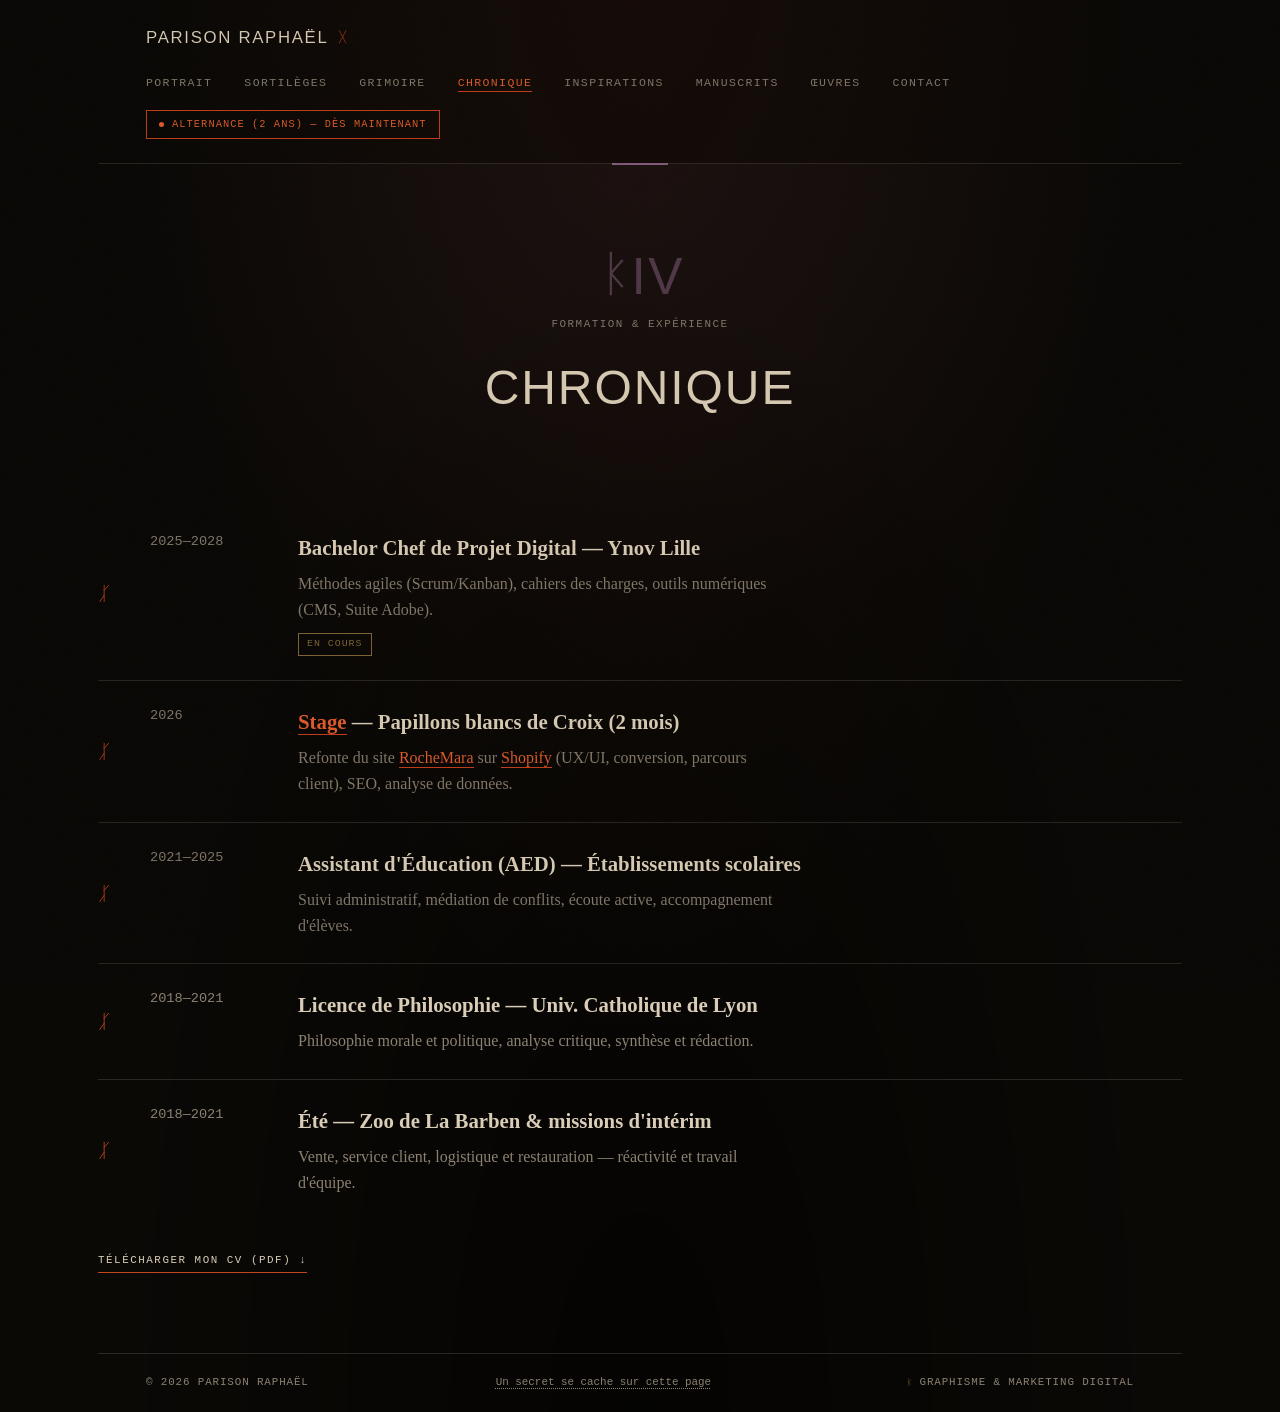
==== commit 49d19842: "Enrichir le portfolio : projets d'ecole, page Manuscrits, photo et mise a jour CV - Ajoute 7 projets" ====
--- a/chronique.html
+++ b/chronique.html
@@ -3,6 +3,8 @@
 <head>
 <meta charset="UTF-8">
 <meta name="viewport" content="width=device-width, initial-scale=1.0">
+<link rel="icon" href="data:image/svg+xml,%3Csvg xmlns='http://www.w3.org/2000/svg' viewBox='0 0 100 100'%3E%3Crect width='100' height='100' fill='%230B0906'/%3E%3Ccircle cx='50' cy='50' r='38' fill='none' stroke='%23C4441E' stroke-width='4'/%3E%3Cpath d='M50 30 L50 70 M50 38 L62 30 M50 38 L38 30' fill='none' stroke='%23D9CDB8' stroke-width='4' stroke-linecap='square'/%3E%3C/svg%3E">
+<meta name="description" content="Chronique — formation et expérience professionnelle de Parison Raphaël, du Bachelor Chef de Projet Digital à ses stages.">
 <title>Chronique — Parison Raphaël</title>
 <link rel="stylesheet" href="style.css">
 </head>
@@ -30,10 +32,11 @@
       <li><a href="grimoire.html">Grimoire</a></li>
       <li><a href="chronique.html" class="is-active">Chronique</a></li>
       <li><a href="inspirations.html">Inspirations</a></li>
+      <li><a href="manuscrits.html">Manuscrits</a></li>
       <li><a href="favorites.html">Œuvres</a></li>
       <li><a href="contact.html">Contact</a></li>
     </ul>
-    <span class="tag"><span class="tag__dot"></span>Alternance (2 ans) — sept. 2026</span>
+    <span class="tag"><span class="tag__dot"></span>Alternance (2 ans) — dès maintenant</span>
   </header>
 
   <section class="chronique accent-violet" id="chronique">
@@ -90,7 +93,7 @@
 
   <footer>
     <span>© 2026 Parison Raphaël</span>
-    <span class="footer__hint" title="Indice : ça glisse, ça n'a pas de pattes.">Un secret se cache sur cette page</span>
+    <button type="button" class="footer__hint" aria-expanded="false">Un secret se cache sur cette page</button>
     <span><svg class="rune-mark footer__rune" viewBox="-10 -18 20 36" aria-hidden="true"><use href="#rune-c"/></svg>Graphisme &amp; marketing digital</span>
   </footer>
 </div>
--- a/style.css
+++ b/style.css
@@ -98,6 +98,8 @@
   }
   .nav__links {
     display: flex;
+    flex-wrap: wrap;
+    row-gap: 0.6rem;
     gap: clamp(1rem, 3vw, 2rem);
     list-style: none;
     margin: 0;
@@ -244,7 +246,6 @@
     height: 100%;
     object-fit: cover;
     display: block;
-    filter: grayscale(0.35) sepia(0.2) contrast(1.1) brightness(0.85);
   }
   .hero__photo-corner {
     position: absolute;
@@ -371,6 +372,105 @@
   }
   .plate:hover .plate__link { color: var(--gold); }
 
+  /* ---------- SORTILEGES GRID (autres projets) ---------- */
+  .sortileges-subhead { text-align: center; padding: clamp(2.5rem, 6vw, 4rem) 0 0.5rem; }
+  .sortileges-subhead h3 { font-size: clamp(1.4rem, 3vw, 1.9rem); margin: 0.5rem 0 0; color: var(--bone); }
+  .sortileges-grid {
+    display: grid;
+    grid-template-columns: 1fr;
+    gap: 1.75rem;
+    padding: 2rem 0 clamp(3rem, 7vw, 5rem);
+  }
+  @media (min-width: 700px) {
+    .sortileges-grid { grid-template-columns: repeat(2, 1fr); }
+  }
+  .plate--mini { min-height: 0; }
+  .plate__thumb {
+    position: relative;
+    aspect-ratio: 4 / 3;
+    overflow: hidden;
+    border: 1px solid var(--line);
+    margin: 0 0 1.25rem;
+    background: var(--panel);
+  }
+  button.plate__thumb {
+    display: block;
+    width: 100%;
+    padding: 0;
+    font: inherit;
+    color: inherit;
+    transition: border-color 0.25s ease;
+  }
+  button.plate__thumb:hover { border-color: var(--ember); }
+  .plate__thumb img {
+    width: 100%;
+    height: 100%;
+    object-fit: cover;
+    display: block;
+    filter: grayscale(0.25) sepia(0.15) contrast(1.05) brightness(0.9);
+    transition: filter 0.3s ease;
+  }
+  .plate:hover .plate__thumb img { filter: none; }
+  .plate__thumb--contain { background: var(--bone); padding: 1rem; }
+  .plate__thumb--contain img { object-fit: contain; }
+  .plate__thumb-badge {
+    position: absolute;
+    right: 0.5rem;
+    bottom: 0.5rem;
+    background: rgba(11, 9, 6, 0.75);
+    color: var(--bone);
+    border: 1px solid var(--line);
+    padding: 0.2rem 0.55rem;
+    font-family: ui-monospace, "SF Mono", Consolas, monospace;
+    font-size: 0.6rem;
+    text-transform: uppercase;
+    letter-spacing: 0.08em;
+    pointer-events: none;
+  }
+
+  /* ---------- LIGHTBOX (galerie projet) ---------- */
+  .lightbox-overlay {
+    position: fixed; inset: 0; background: rgba(5, 4, 3, 0.9);
+    display: flex; align-items: center; justify-content: center;
+    z-index: 1000; padding: 1.5rem;
+  }
+  .lightbox-overlay[hidden] { display: none; }
+  .lightbox-modal {
+    background: var(--panel-2);
+    border: 1px solid var(--gold);
+    box-shadow: 0 20px 60px rgba(0, 0, 0, 0.7);
+    display: flex; flex-direction: column; gap: 0.85rem;
+    max-width: min(92vw, 820px); width: 100%;
+    padding: 1.25rem;
+  }
+  .lightbox-modal__head { display: flex; justify-content: space-between; align-items: center; color: var(--bone-dim); gap: 1rem; }
+  .lightbox-stage {
+    position: relative;
+    display: flex; align-items: center; justify-content: center;
+    background: var(--void);
+    border: 1px solid var(--line);
+    aspect-ratio: 4 / 3;
+    overflow: hidden;
+  }
+  .lightbox-stage img { width: 100%; height: 100%; object-fit: contain; display: block; }
+  .lightbox-arrow {
+    position: absolute; top: 50%; transform: translateY(-50%);
+    background: rgba(11, 9, 6, 0.65);
+    border: 1px solid var(--line);
+    color: var(--bone);
+    width: 2.3rem; height: 2.3rem;
+    border-radius: 50%;
+    font-size: 1.3rem; line-height: 1;
+    display: flex; align-items: center; justify-content: center;
+  }
+  .lightbox-arrow--prev { left: 0.75rem; }
+  .lightbox-arrow--next { right: 0.75rem; }
+  .lightbox-arrow:hover { border-color: var(--ember); color: var(--ember-bright); }
+  .lightbox-dots { display: flex; justify-content: center; gap: 0.5rem; }
+  .lightbox-dot { width: 7px; height: 7px; border-radius: 50%; background: var(--line); border: none; padding: 0; }
+  .lightbox-dot.is-active { background: var(--ember-bright); }
+  .plate__credit { display: block; margin-top: 0.6rem; color: var(--bone-dim); font-size: 0.78rem; font-style: italic; }
+
   /* ---------- CASE STUDY ---------- */
   .case-study { padding-bottom: clamp(3rem, 7vw, 5rem); }
   .case-study__frame {
@@ -399,6 +499,89 @@
   }
   .case-study__item h3 { font-size: 1.1rem; margin: 0.5rem 0; color: var(--bone); }
   .case-study__item p { margin: 0; color: var(--bone-dim); }
+
+  /* ---------- ROCHEMARA LIVE (carrousel accueil) ---------- */
+  .rochemara-live { padding: clamp(2.5rem, 6vw, 4rem) 0; border-bottom: 1px solid var(--line); text-align: center; }
+  .rochemara-live__head { margin-bottom: 2rem; }
+  .rochemara-live__head h2 { font-size: clamp(1.6rem, 4vw, 2.3rem); margin: 0.5rem 0 0; color: var(--bone); }
+  .rochemara-carousel {
+    display: block;
+    overflow: hidden;
+    border: 1px solid var(--line);
+    background: var(--panel-2);
+    margin: 0 0 1.75rem;
+  }
+  .rochemara-carousel__track {
+    display: flex;
+    width: max-content;
+    animation: rochemaraMarquee 32s linear infinite;
+  }
+  .rochemara-carousel:hover .rochemara-carousel__track { animation-play-state: paused; }
+  .rochemara-carousel__track img {
+    height: clamp(220px, 32vw, 360px);
+    width: auto;
+    display: block;
+    border-right: 1px solid var(--line);
+    filter: grayscale(0.2) sepia(0.1) contrast(1.05) brightness(0.92);
+    transition: filter 0.3s ease;
+  }
+  .rochemara-carousel:hover .rochemara-carousel__track img { filter: none; }
+  @keyframes rochemaraMarquee {
+    from { transform: translateX(0); }
+    to { transform: translateX(-50%); }
+  }
+  @media (prefers-reduced-motion: reduce) {
+    .rochemara-carousel__track { animation: none; overflow-x: auto; }
+    .rochemara-carousel { overflow-x: auto; }
+  }
+
+  /* ---------- PROJECTS TEASER (accueil) ---------- */
+  .projects-teaser { padding: clamp(2.5rem, 6vw, 4rem) 0; border-bottom: 1px solid var(--line); text-align: center; }
+  .projects-teaser__head { margin-bottom: 2rem; }
+  .projects-teaser__head h2 { font-size: clamp(1.6rem, 4vw, 2.3rem); margin: 0.5rem 0 0; color: var(--bone); }
+  .teaser-grid {
+    display: flex;
+    flex-wrap: wrap;
+    justify-content: center;
+    gap: 1.25rem;
+    margin-bottom: 2rem;
+  }
+  .teaser-tile {
+    display: flex;
+    flex-direction: column;
+    width: 150px;
+    text-decoration: none;
+    color: inherit;
+  }
+  .teaser-tile__thumb {
+    aspect-ratio: 4 / 3;
+    overflow: hidden;
+    border: 1px solid var(--line);
+    background: var(--panel);
+    transition: border-color 0.25s ease, transform 0.25s ease;
+  }
+  .teaser-tile__thumb--contain { background: var(--bone); padding: 0.6rem; }
+  .teaser-tile__thumb--contain img { object-fit: contain; }
+  .teaser-tile__thumb img {
+    width: 100%;
+    height: 100%;
+    object-fit: cover;
+    display: block;
+    filter: grayscale(0.25) sepia(0.15) contrast(1.05) brightness(0.9);
+    transition: filter 0.3s ease;
+  }
+  @media (hover: hover) {
+    .teaser-tile:hover .teaser-tile__thumb { border-color: var(--ember); transform: translateY(-2px); }
+    .teaser-tile:hover .teaser-tile__thumb img { filter: none; }
+  }
+  .teaser-tile__title {
+    margin-top: 0.6rem;
+    font-family: ui-monospace, "SF Mono", Consolas, monospace;
+    font-size: 0.7rem;
+    text-transform: uppercase;
+    letter-spacing: 0.08em;
+    color: var(--bone-dim);
+  }
 
   /* ---------- GRIMOIRE (skills) ---------- */
   .grimoire-grid {
@@ -481,6 +664,48 @@
   }
   .cv-link:hover { color: var(--ember-bright); }
 
+  /* ---------- MANUSCRITS (créations personnelles) ---------- */
+  .manuscrits { padding: clamp(3rem, 7vw, 5rem) 0; }
+  .manuscript-intro {
+    max-width: 60ch;
+    margin: 0 auto 3rem;
+    text-align: center;
+    color: var(--bone-dim);
+  }
+  .poem {
+    position: relative;
+    max-width: 640px;
+    margin: 0 auto 3rem;
+    padding: clamp(2rem, 5vw, 3rem);
+    background: var(--panel-2);
+    border: 1px solid var(--gold);
+  }
+  .poem__title {
+    text-align: center;
+    font-size: clamp(1.3rem, 3vw, 1.8rem);
+    margin: 0 0 2rem;
+    color: var(--bone);
+  }
+  .poem__body p {
+    margin: 0 0 1.75rem;
+    color: var(--bone);
+    font-style: italic;
+    line-height: 1.85;
+    text-align: center;
+  }
+  .poem__body p:last-child { margin-bottom: 0; }
+  .manuscript-project {
+    max-width: 640px;
+    margin: 0 auto;
+    padding: clamp(1.75rem, 4vw, 2.5rem);
+    background: var(--panel);
+    border: 1px solid var(--line);
+    border-left: 3px solid var(--verdigris);
+  }
+  .manuscript-project__label { display: block; color: var(--verdigris); margin-bottom: 0.6rem; }
+  .manuscript-project__title { font-size: clamp(1.25rem, 3vw, 1.6rem); margin: 0 0 1rem; color: var(--bone); }
+  .manuscript-project p { margin: 0; color: var(--bone-dim); }
+
   /* ---------- INSPIRATIONS ---------- */
   .inspirations { padding: clamp(3rem, 7vw, 5rem) 0; }
   .inspirations-grid {
@@ -593,7 +818,7 @@
   .portrait blockquote::before { content: "\201C"; color: var(--ember); }
   .portrait blockquote::after { content: "\201D"; color: var(--ember); }
   .portrait p { color: var(--bone-dim); max-width: 62ch; }
-  .portrait p:first-of-type::first-letter {
+  .portrait p.portrait__lede::first-letter {
     font-family: "Haettenschweiler", Impact, "Arial Narrow", Arial, sans-serif;
     font-size: 3.4rem;
     color: var(--ember);
@@ -624,6 +849,52 @@
     letter-spacing: 0.08em;
     color: var(--bone-dim);
   }
+
+  .portrait__semiology {
+    grid-column: 1 / -1;
+    padding-top: 1.5rem;
+    border-top: 1px solid var(--line);
+  }
+  .portrait__semiology-head { text-align: center; margin-bottom: 1.5rem; }
+  .portrait__semiology-head h3 { font-size: clamp(1.3rem, 3vw, 1.7rem); margin: 0.5rem 0 0; color: var(--bone); }
+  .portrait__semiology-note {
+    text-align: center;
+    max-width: 48ch;
+    margin: 0 auto 2rem;
+    color: var(--bone-dim);
+    font-style: italic;
+  }
+  .semiology-contrast {
+    display: grid;
+    grid-template-columns: 1fr;
+    gap: 2rem;
+    max-width: 720px;
+    margin: 0 auto;
+  }
+  @media (min-width: 640px) {
+    .semiology-contrast { grid-template-columns: repeat(2, 1fr); }
+  }
+  .semiology-single {
+    max-width: 340px;
+    margin: 0 auto;
+    aspect-ratio: 3 / 4;
+    overflow: hidden;
+    border: 1px solid var(--line);
+    background: var(--panel);
+  }
+  .semiology-single img {
+    width: 100%;
+    height: 100%;
+    object-fit: cover;
+    display: block;
+    filter: contrast(1.1) brightness(0.95);
+    transition: filter 0.3s ease, transform 0.4s ease;
+  }
+  .semiology-single--photo img { filter: none; object-position: center bottom; }
+  @media (hover: hover) {
+    .semiology-single:hover img { filter: none; transform: scale(1.03); }
+  }
+  .portrait__semiology-caption { text-align: center; margin: 1rem 0 0; color: var(--bone-dim); }
 
   /* ---------- CONTACT ---------- */
   .contact {
@@ -695,7 +966,17 @@
     flex-wrap: wrap;
     gap: 0.5rem;
   }
-  .footer__hint { text-decoration: underline dotted; text-underline-offset: 3px; cursor: help; }
+  .footer__hint {
+    background: none;
+    border: none;
+    padding: 0;
+    color: inherit;
+    font: inherit;
+    text-decoration: underline dotted;
+    text-underline-offset: 3px;
+  }
+  .footer__hint:hover { color: var(--ember-bright); }
+  .footer__hint[aria-expanded="true"] { color: var(--ember-bright); text-decoration-style: solid; }
 
   /* ---------- REVEAL ---------- */
   .reveal { opacity: 0; transform: translateY(16px); transition: opacity 0.7s ease, transform 0.7s ease; }
